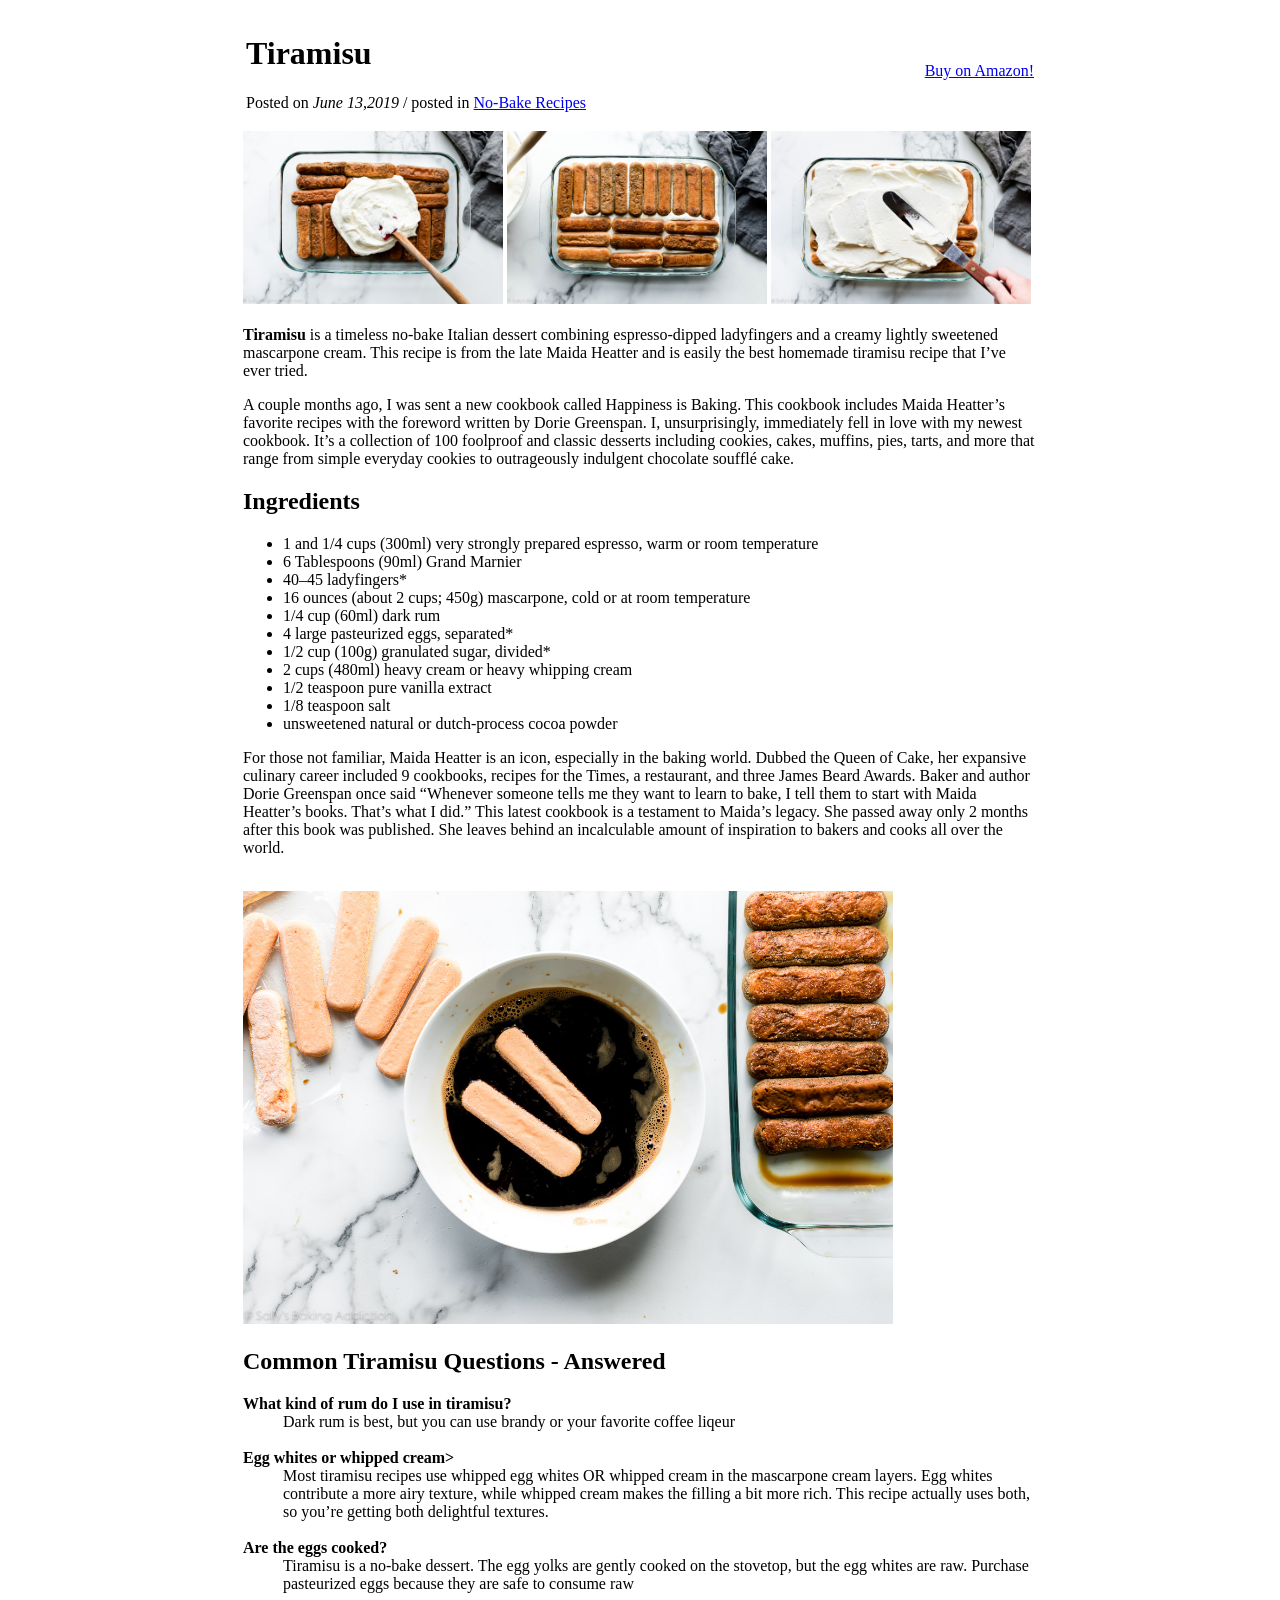
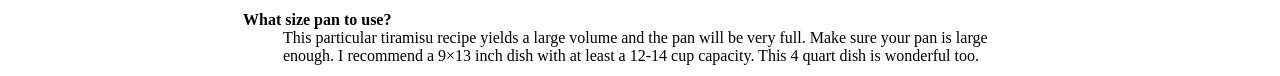
==== Project(Bake Recipes)/index.html @ ad99bf9c "." ====
<!DOCTYPE html>
<html lang="en">
<head>
    <meta charset="UTF-8">
    <meta http-equiv="X-UA-Compatible" content="IE=edge">
    <meta name="viewport" content="width=device-width, initial-scale=1.0">
    <title>Bake Recipes</title>
    
</head>
<body>
    <table width="800" align="center">
        <tr>
        <td>

        <table width="100%"> 
            <td>
            <h1>Tiramisu</h1>
            
            <p>Posted on <em>June 13,2019</em> / posted in <a href="#">No-Bake Recipes</a></em></p>
            </td>

            <td align="right"> <a href="#">Buy on Amazon!</a></td>

        </table>
            
        <div margin="10px">
            
            <img src="./img/s1.jpg" alt="" width="260">
            <img src="./img/s2.jpg" alt="" width="260">
            <img src="./img/s3.jpg" alt="" width="260">

        </div>
        

        <br> 

        <b>Tiramisu</b> is a timeless no-bake Italian dessert combining espresso-dipped ladyfingers and a creamy lightly sweetened mascarpone cream. This recipe is from the late Maida Heatter and is easily the best homemade tiramisu recipe that I’ve ever tried.

        <p>A couple months ago, I was sent a new cookbook called Happiness is Baking. This cookbook includes Maida Heatter’s favorite recipes with the foreword written by Dorie Greenspan. I, unsurprisingly, immediately fell in love with my newest cookbook. It’s a collection of 100 foolproof and classic desserts including cookies, cakes, muffins, pies, tarts, and more that range from simple everyday cookies to outrageously indulgent chocolate soufflé cake.</p>


        <h2>Ingredients</h2>

        <ul>
            <li>1 and 1/4 cups (300ml) very strongly prepared espresso, warm or room temperature</li>
            <li>6 Tablespoons (90ml) Grand Marnier</li>
            <li>40–45 ladyfingers*</li>
            <li>16 ounces (about 2 cups; 450g) mascarpone, cold or at room temperature</li>
            <li>1/4 cup (60ml) dark rum</li>
            <li>4 large pasteurized eggs, separated*</li>
            <li>1/2 cup (100g) granulated sugar, divided*</li>
            <li>2 cups (480ml) heavy cream or heavy whipping cream</li>
            <li>1/2 teaspoon pure vanilla extract</li>
            <li>1/8 teaspoon salt</li>
            <li>unsweetened natural or dutch-process cocoa powder</li>
          
        </ul>

        <p>For those not familiar, Maida Heatter is an icon, especially in the baking world. Dubbed the Queen of Cake, her expansive culinary career included 9 cookbooks, recipes for the Times, a restaurant, and three James Beard Awards. Baker and author Dorie Greenspan once said “Whenever someone tells me they want to learn to bake, I tell them to start with Maida Heatter’s books. That’s what I did.” This latest cookbook is a testament to Maida’s legacy. She passed away only 2 months after this book was published. She leaves behind an incalculable amount of inspiration to bakers and cooks all over the world.
        </p>

        <br>

        <img src="img/tiramisu.jpg" alt="" width="650">

        
            <h2>Common Tiramisu Questions - Answered</h2>

            <dt><strong>What kind of rum do I use in tiramisu?</strong></dt>
            <dd>Dark rum is best, but you can use brandy or your favorite coffee liqeur</dd>

            <br>

            <dt><strong>Egg whites or whipped cream></strong></dt>
            <dd>Most tiramisu recipes use whipped egg whites OR whipped cream in the mascarpone cream layers. Egg whites contribute a more airy texture, while whipped cream makes the filling a bit more rich. This recipe actually uses both, so you’re getting both delightful textures.
            </dd>

            <br>

            <dt><strong>Are the eggs cooked?</strong></dt>
            <dd>Tiramisu is a no-bake dessert. The egg yolks are gently cooked on the stovetop, but the egg whites are raw. Purchase pasteurized eggs because they are safe to consume raw </dd>

            <br>

            <dt><strong>What size pan to use?</strong></dt>
            <dd>This particular tiramisu recipe yields a large volume and the pan will be very full. Make sure your pan is large enough. I recommend a 9×13 inch dish with at least a 12-14 cup capacity. This 4 quart dish is wonderful too.</dd>
        
    </table>
    
</body>
</html>
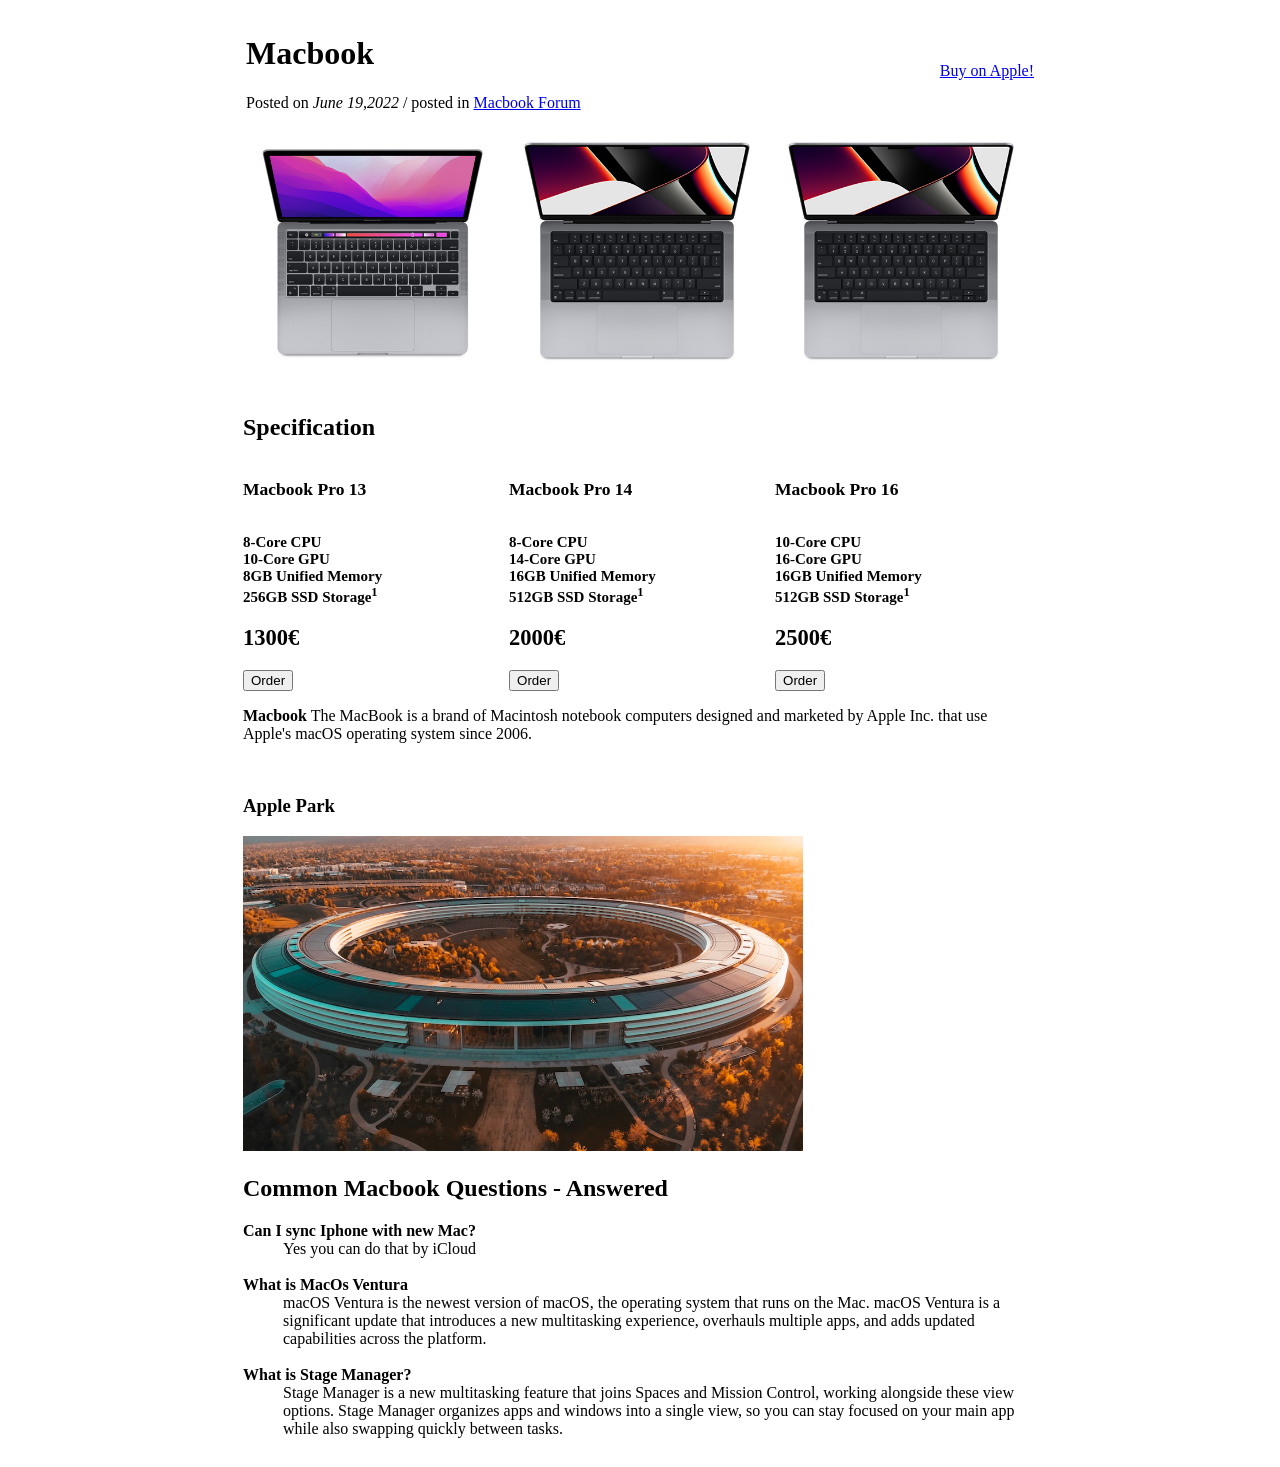
==== commit afb28cbb: "maybe Final" ====
--- a/Project(Bake Recipes)/index.html
+++ b/Project(Bake Recipes)/index.html
@@ -6,6 +6,14 @@
     <meta name="viewport" content="width=device-width, initial-scale=1.0">
     <title>Bake Recipes</title>
     
+
+    <style>
+    container {height: 100%; width:100%; font-size: 0;}
+    .left, .middle, .right {display: inline-block; *display: inline; zoom: 1; vertical-align: top; font-size: 15px;}
+    .left {width: 33%;}
+    .middle {width: 33%; }
+    .right {width: 32%; }
+     </style>
 </head>
 <body>
     <table width="800" align="center">
@@ -14,76 +22,105 @@
 
         <table width="100%"> 
             <td>
-            <h1>Tiramisu</h1>
+            <h1>Macbook</h1>
             
-            <p>Posted on <em>June 13,2019</em> / posted in <a href="#">No-Bake Recipes</a></em></p>
+            <p>Posted on <em>June 19,2022</em> / posted in <a href="#">Macbook Forum</a></em></p>
             </td>
 
-            <td align="right"> <a href="#">Buy on Amazon!</a></td>
+            <td align="right">
+                <a href="#">Buy on Apple!</a>  
+            </td>
+            
 
         </table>
             
         <div margin="10px">
             
-            <img src="./img/s1.jpg" alt="" width="260">
-            <img src="./img/s2.jpg" alt="" width="260">
-            <img src="./img/s3.jpg" alt="" width="260">
+            <img src="./img/mbp13.jpeg" alt="" width="260">
+            <img src="./img/mbp14.jpeg" alt="" width="260">
+            <img src="./img/mbp16.jpeg" alt="" width="260">
 
         </div>
+        
         
 
         <br> 
 
-        <b>Tiramisu</b> is a timeless no-bake Italian dessert combining espresso-dipped ladyfingers and a creamy lightly sweetened mascarpone cream. This recipe is from the late Maida Heatter and is easily the best homemade tiramisu recipe that I’ve ever tried.
-
-        <p>A couple months ago, I was sent a new cookbook called Happiness is Baking. This cookbook includes Maida Heatter’s favorite recipes with the foreword written by Dorie Greenspan. I, unsurprisingly, immediately fell in love with my newest cookbook. It’s a collection of 100 foolproof and classic desserts including cookies, cakes, muffins, pies, tarts, and more that range from simple everyday cookies to outrageously indulgent chocolate soufflé cake.</p>
+        
 
 
-        <h2>Ingredients</h2>
+        <h2>Specification</h2>
 
-        <ul>
-            <li>1 and 1/4 cups (300ml) very strongly prepared espresso, warm or room temperature</li>
-            <li>6 Tablespoons (90ml) Grand Marnier</li>
-            <li>40–45 ladyfingers*</li>
-            <li>16 ounces (about 2 cups; 450g) mascarpone, cold or at room temperature</li>
-            <li>1/4 cup (60ml) dark rum</li>
-            <li>4 large pasteurized eggs, separated*</li>
-            <li>1/2 cup (100g) granulated sugar, divided*</li>
-            <li>2 cups (480ml) heavy cream or heavy whipping cream</li>
-            <li>1/2 teaspoon pure vanilla extract</li>
-            <li>1/8 teaspoon salt</li>
-            <li>unsweetened natural or dutch-process cocoa powder</li>
-          
-        </ul>
+        <div class="left"><h3>Macbook Pro 13 </h3><br>
+            <b>8-Core CPU</b> <br>
+            <b>10-Core GPU</b> <br>
+            <b>8GB Unified Memory</b> <br>
+            <b>256GB SSD Storage<sup>1</sup></b>
+            
+            <h2>1300€</h2>
 
-        <p>For those not familiar, Maida Heatter is an icon, especially in the baking world. Dubbed the Queen of Cake, her expansive culinary career included 9 cookbooks, recipes for the Times, a restaurant, and three James Beard Awards. Baker and author Dorie Greenspan once said “Whenever someone tells me they want to learn to bake, I tell them to start with Maida Heatter’s books. That’s what I did.” This latest cookbook is a testament to Maida’s legacy. She passed away only 2 months after this book was published. She leaves behind an incalculable amount of inspiration to bakers and cooks all over the world.
-        </p>
+            <a href="./Macbook13.html">
+            <input type="submit" name="order" value="Order" > </a>
+        </div>
+        <div class="middle"><h3>Macbook Pro 14 </h3> <br>
+            <b>8-Core CPU</b> <br>
+            <b>14-Core GPU</b> <br>
+            <b>16GB Unified Memory</b> <br>
+            <b>512GB SSD Storage<sup>1</sup></b>
+            
+            <h2>2000€</h2>
+
+            <a href="./Macbook14.html">
+                <input type="submit" name="order" value="Order" > </a>
+        </div>
+
+        <div class="right"><h3>Macbook Pro 16 </h3>  <br>
+            <b>10-Core CPU</b> <br>
+            <b>16-Core GPU</b> <br>
+            <b>16GB Unified Memory</b> <br>
+            <b>512GB SSD Storage<sup>1</sup></b>
+            
+            <h2>2500€</h2>
+
+            <a href="./Macbook16.html">
+                <input type="submit" name="order" value="Order" > </a>
+        </div>
+
+        </div>
+
+        <p><b>Macbook</b> The MacBook is a brand of Macintosh notebook computers designed and marketed by Apple Inc. that use Apple's macOS operating system since 2006.</p>
+
+        
+        
 
         <br>
 
-        <img src="img/tiramisu.jpg" alt="" width="650">
+        
+        <h3>Apple Park</h3>
+        <img src="./img/applepark.jpeg" alt="" width="560">
+        
+        
+            <h2>Common Macbook Questions - Answered</h2>
 
-        
-            <h2>Common Tiramisu Questions - Answered</h2>
-
-            <dt><strong>What kind of rum do I use in tiramisu?</strong></dt>
-            <dd>Dark rum is best, but you can use brandy or your favorite coffee liqeur</dd>
+            <dt><strong>Can I sync Iphone with new Mac?</strong></dt>
+            <dd>Yes you can do that by iCloud</dd>
 
             <br>
 
-            <dt><strong>Egg whites or whipped cream></strong></dt>
-            <dd>Most tiramisu recipes use whipped egg whites OR whipped cream in the mascarpone cream layers. Egg whites contribute a more airy texture, while whipped cream makes the filling a bit more rich. This recipe actually uses both, so you’re getting both delightful textures.
+            <dt><strong>What is MacOs Ventura</strong></dt>
+            <dd> macOS Ventura is the newest version of macOS, the operating system that runs on the Mac. macOS Ventura is a significant update that introduces a new multitasking experience, overhauls multiple apps, and adds updated capabilities across the platform.
             </dd>
 
             <br>
 
-            <dt><strong>Are the eggs cooked?</strong></dt>
-            <dd>Tiramisu is a no-bake dessert. The egg yolks are gently cooked on the stovetop, but the egg whites are raw. Purchase pasteurized eggs because they are safe to consume raw </dd>
+            <dt><strong>What is Stage Manager?</strong></dt>
+            <dd>
+                Stage Manager is a new multitasking feature that joins Spaces and Mission Control, working alongside these view options. Stage Manager organizes apps and windows into a single view, so you can stay focused on your main app while also swapping quickly between tasks.
+                </dd>
 
             <br>
 
-            <dt><strong>What size pan to use?</strong></dt>
-            <dd>This particular tiramisu recipe yields a large volume and the pan will be very full. Make sure your pan is large enough. I recommend a 9×13 inch dish with at least a 12-14 cup capacity. This 4 quart dish is wonderful too.</dd>
+           
         
     </table>
     
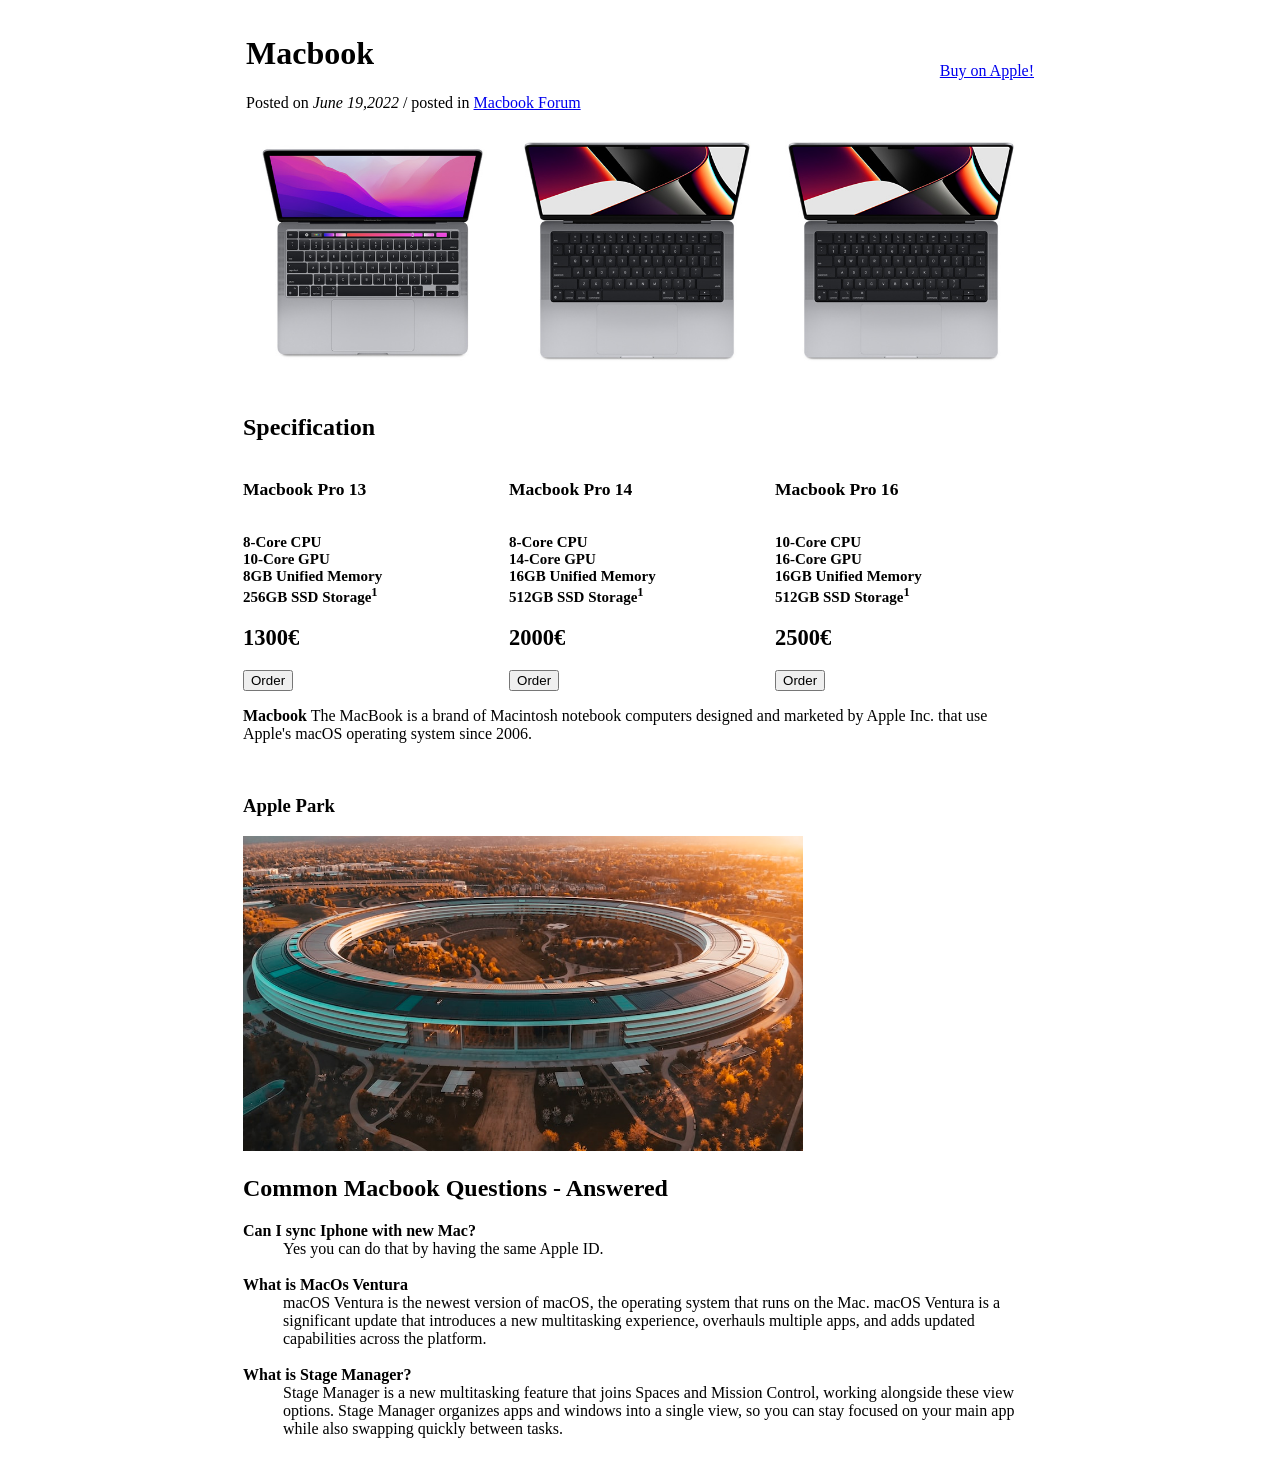
==== commit 4e23f2c7: "Finale" ====
--- a/Project(Bake Recipes)/index.html
+++ b/Project(Bake Recipes)/index.html
@@ -9,7 +9,11 @@
 
     <style>
     container {height: 100%; width:100%; font-size: 0;}
-    .left, .middle, .right {display: inline-block; *display: inline; zoom: 1; vertical-align: top; font-size: 15px;}
+    .left, .middle, .right {display: inline-block; 
+        *display: inline; zoom: 1; 
+        vertical-align: top; 
+        font-size: 15px;}
+        
     .left {width: 33%;}
     .middle {width: 33%; }
     .right {width: 32%; }
@@ -28,7 +32,7 @@
             </td>
 
             <td align="right">
-                <a href="#">Buy on Apple!</a>  
+                <a href="https://www.apple.com/mac/">Buy on Apple!</a>  
             </td>
             
 
@@ -103,7 +107,7 @@
             <h2>Common Macbook Questions - Answered</h2>
 
             <dt><strong>Can I sync Iphone with new Mac?</strong></dt>
-            <dd>Yes you can do that by iCloud</dd>
+            <dd>Yes you can do that by having the same Apple ID.</dd>
 
             <br>
 
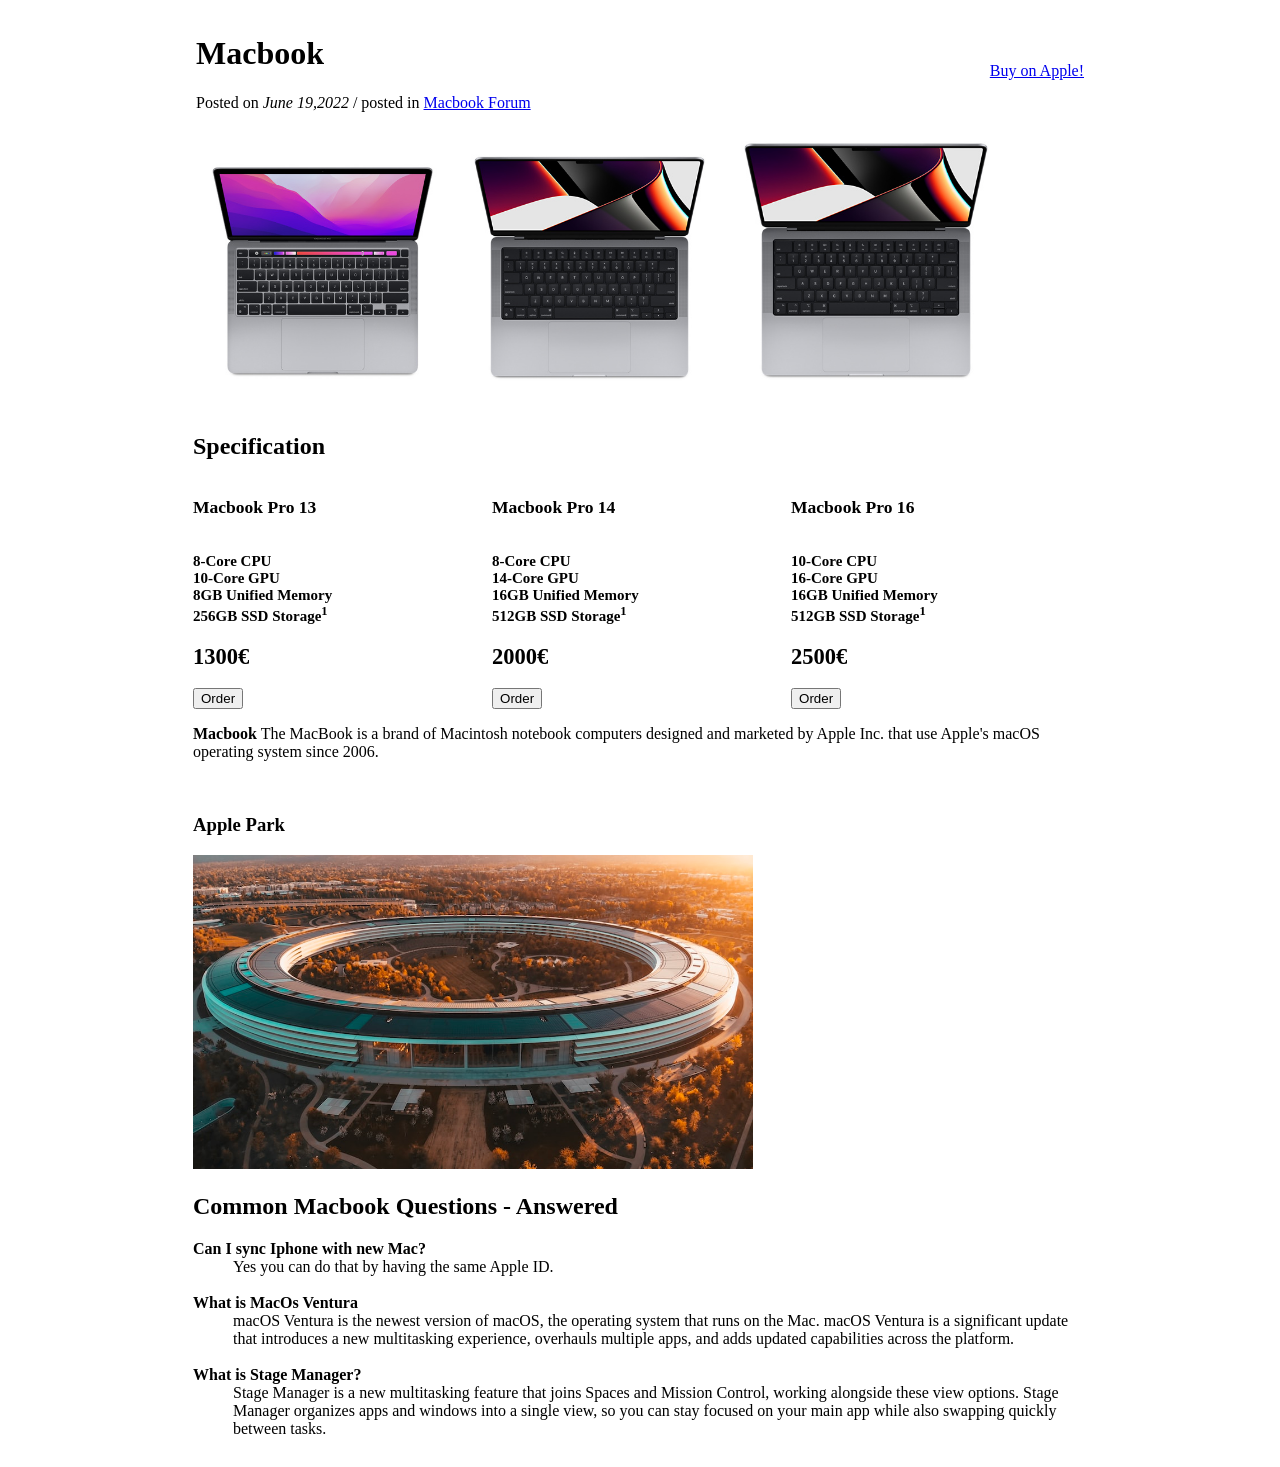
==== commit 4f72d6ac: "Final." ====
--- a/Project(Bake Recipes)/index.html
+++ b/Project(Bake Recipes)/index.html
@@ -20,7 +20,7 @@
      </style>
 </head>
 <body>
-    <table width="800" align="center">
+    <table width="900" align="center">
         <tr>
         <td>
 
@@ -41,8 +41,8 @@
         <div margin="10px">
             
             <img src="./img/mbp13.jpeg" alt="" width="260">
-            <img src="./img/mbp14.jpeg" alt="" width="260">
-            <img src="./img/mbp16.jpeg" alt="" width="260">
+            <img src="./img/mbp14.jpeg" alt="" width="265">
+            <img src="./img/mbp16.jpeg" alt="" width="280">
 
         </div>
         
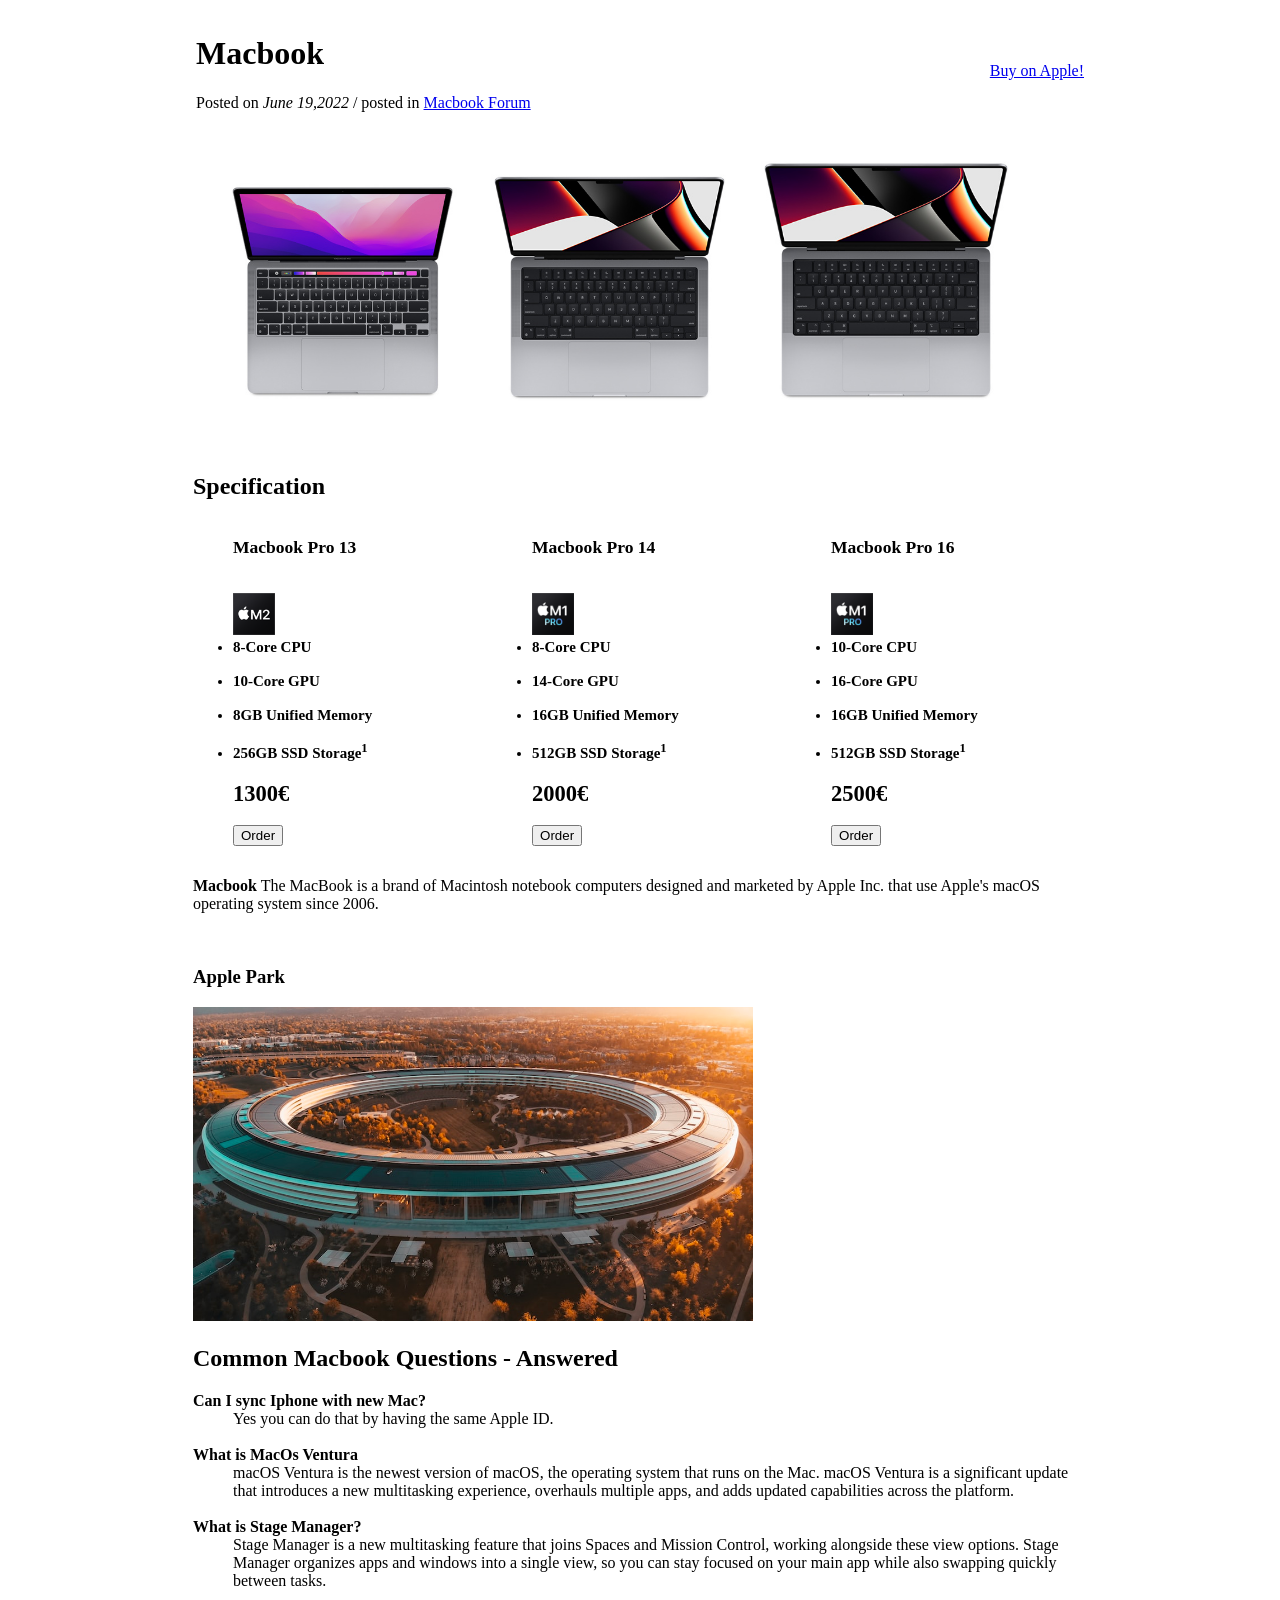
==== commit 5870ec87: "Finish" ====
--- a/Project(Bake Recipes)/index.html
+++ b/Project(Bake Recipes)/index.html
@@ -4,20 +4,43 @@
     <meta charset="UTF-8">
     <meta http-equiv="X-UA-Compatible" content="IE=edge">
     <meta name="viewport" content="width=device-width, initial-scale=1.0">
-    <title>Bake Recipes</title>
+    <title>Macbook Store</title>
     
 
     <style>
-    container {height: 100%; width:100%; font-size: 0;}
+    .container {height: 100%; width:100%;}
     .left, .middle, .right {display: inline-block; 
         *display: inline; zoom: 1; 
         vertical-align: top; 
         font-size: 15px;}
         
-    .left {width: 33%;}
-    .middle {width: 33%; }
-    .right {width: 32%; }
+    .left {width: 33%;
+    }
+
+    .left img {
+        width: 42px;
+    }
+    .middle {width: 33%; 
+    }
+
+    .middle img {
+        width: 42px;
+    }
+
+    .right {width: 32%; 
+    }
+
+    .right img {
+        width: 42px;
+    }
+
+    .photos{
+        margin: 15px;
+        padding: 5px;
+    }
+    
      </style>
+
 </head>
 <body>
     <table width="900" align="center">
@@ -32,17 +55,17 @@
             </td>
 
             <td align="right">
-                <a href="https://www.apple.com/mac/">Buy on Apple!</a>  
+                <a href="https://www.apple.com/macbook-pro/">Buy on Apple!</a>  
             </td>
             
 
         </table>
             
-        <div margin="10px">
+        <div class="photos">
             
-            <img src="./img/mbp13.jpeg" alt="" width="260">
-            <img src="./img/mbp14.jpeg" alt="" width="265">
-            <img src="./img/mbp16.jpeg" alt="" width="280">
+            <img src="./img/mbp13.jpeg" alt="Macbook Pro 13 inch" width="260">
+            <img src="./img/mbp14.jpeg" alt="Macbook Pro 14 inch" width="265">
+            <img src="./img/mbp16.jpeg" alt="Macbook Pro 16 inch" width="280">
 
         </div>
         
@@ -55,39 +78,53 @@
 
         <h2>Specification</h2>
 
-        <div class="left"><h3>Macbook Pro 13 </h3><br>
-            <b>8-Core CPU</b> <br>
-            <b>10-Core GPU</b> <br>
-            <b>8GB Unified Memory</b> <br>
-            <b>256GB SSD Storage<sup>1</sup></b>
+        <div class="left">
+            <ul>
+                <h3>Macbook Pro 13 </h3><br>
+                <img src="./img/m2logo.png" alt="m2logo">
+                <li><b>8-Core CPU</b> </li><br>
+                <li><b>10-Core GPU</b></li> <br>
+                <li><b>8GB Unified Memory</b> </li><br>
+                <li><b>256GB SSD Storage<sup>1</sup></li></b>     
+
+                <h2>1300€</h2>
             
-            <h2>1300€</h2>
 
-            <a href="./Macbook13.html">
-            <input type="submit" name="order" value="Order" > </a>
+                <a href="./Macbook13.html">
+                <input type="submit" name="order" value="Order" > </a>
+             </ul>
         </div>
-        <div class="middle"><h3>Macbook Pro 14 </h3> <br>
-            <b>8-Core CPU</b> <br>
-            <b>14-Core GPU</b> <br>
-            <b>16GB Unified Memory</b> <br>
-            <b>512GB SSD Storage<sup>1</sup></b>
+        <div class="middle">
+            <ul>
+                <h3>Macbook Pro 14 </h3> <br>
+                <img src="./img/m1prologo.png" alt="m1prologo">
+                <li><b>8-Core CPU</b></li> <br>
+                <li><b>14-Core GPU</b></li> <br>
+                <li><b>16GB Unified Memory</b> </li><br>
+                <li><b>512GB SSD Storage<sup>1</sup></li></b>
+             
+                <h2>2000€</h2>
             
-            <h2>2000€</h2>
-
-            <a href="./Macbook14.html">
+                <a href="./Macbook14.html">
                 <input type="submit" name="order" value="Order" > </a>
+            </ul>
         </div>
 
-        <div class="right"><h3>Macbook Pro 16 </h3>  <br>
-            <b>10-Core CPU</b> <br>
-            <b>16-Core GPU</b> <br>
-            <b>16GB Unified Memory</b> <br>
-            <b>512GB SSD Storage<sup>1</sup></b>
+        <div class="right">
+            <ul>
+                <h3>Macbook Pro 16 </h3>  <br>
+                <img src="./img/m1prologo.png" alt="m1prologo">
+                <li><b>10-Core CPU</b> </li><br>
+                <li><b>16-Core GPU</b></li> <br>
+                <li><b>16GB Unified Memory</b> </li><br>
+                <li><b>512GB SSD Storage<sup>1</sup></li></b>
             
-            <h2>2500€</h2>
+                <h2>2500€</h2>
+        
 
-            <a href="./Macbook16.html">
+                <a href="./Macbook16.html">
                 <input type="submit" name="order" value="Order" > </a>
+            </ul>
         </div>
 
         </div>
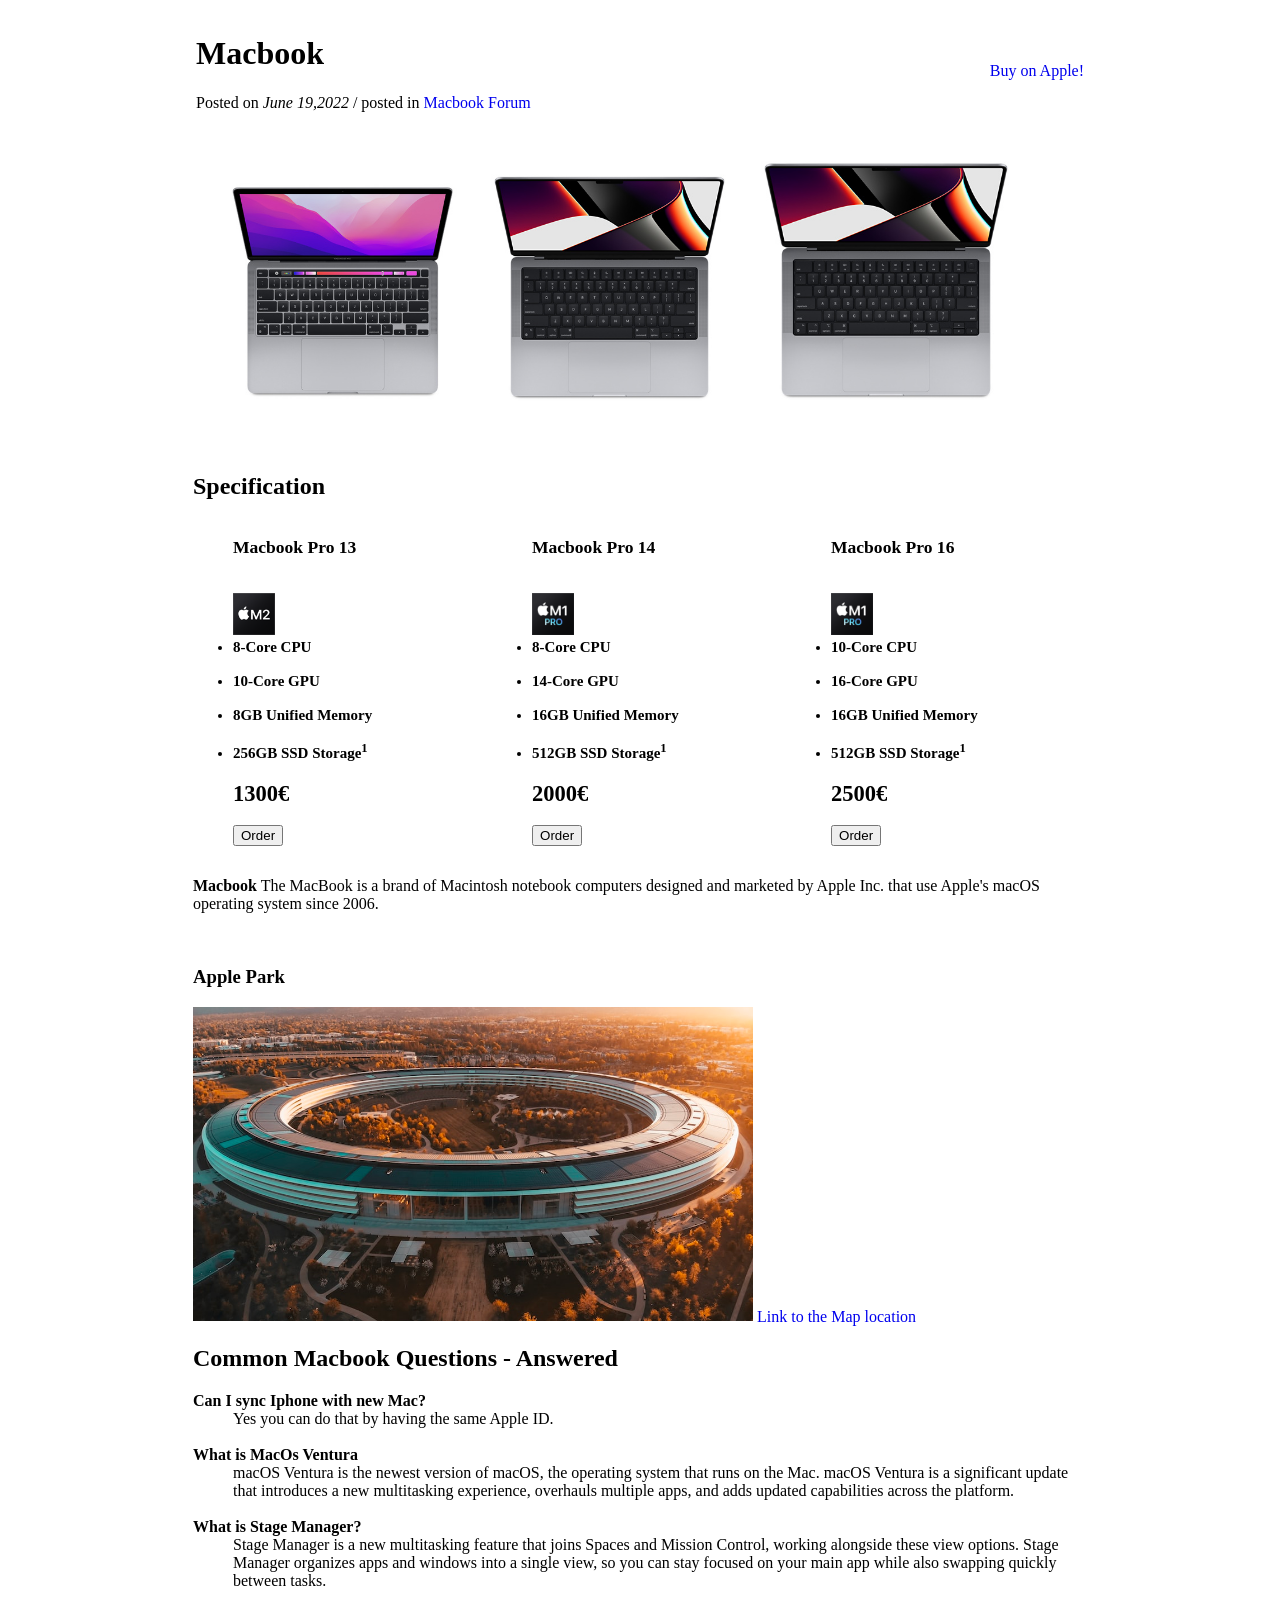
==== commit 4449d586: "Video and iframe" ====
--- a/Project(Bake Recipes)/index.html
+++ b/Project(Bake Recipes)/index.html
@@ -37,6 +37,10 @@
     .photos{
         margin: 15px;
         padding: 5px;
+    }
+
+    a{
+        text-decoration: none;
     }
     
      </style>
@@ -139,6 +143,13 @@
         
         <h3>Apple Park</h3>
         <img src="./img/applepark.jpeg" alt="" width="560">
+        <a href="./applemap.html">
+            Link to the Map location
+        </a>
+        
+        
+        
+        
         
         
             <h2>Common Macbook Questions - Answered</h2>
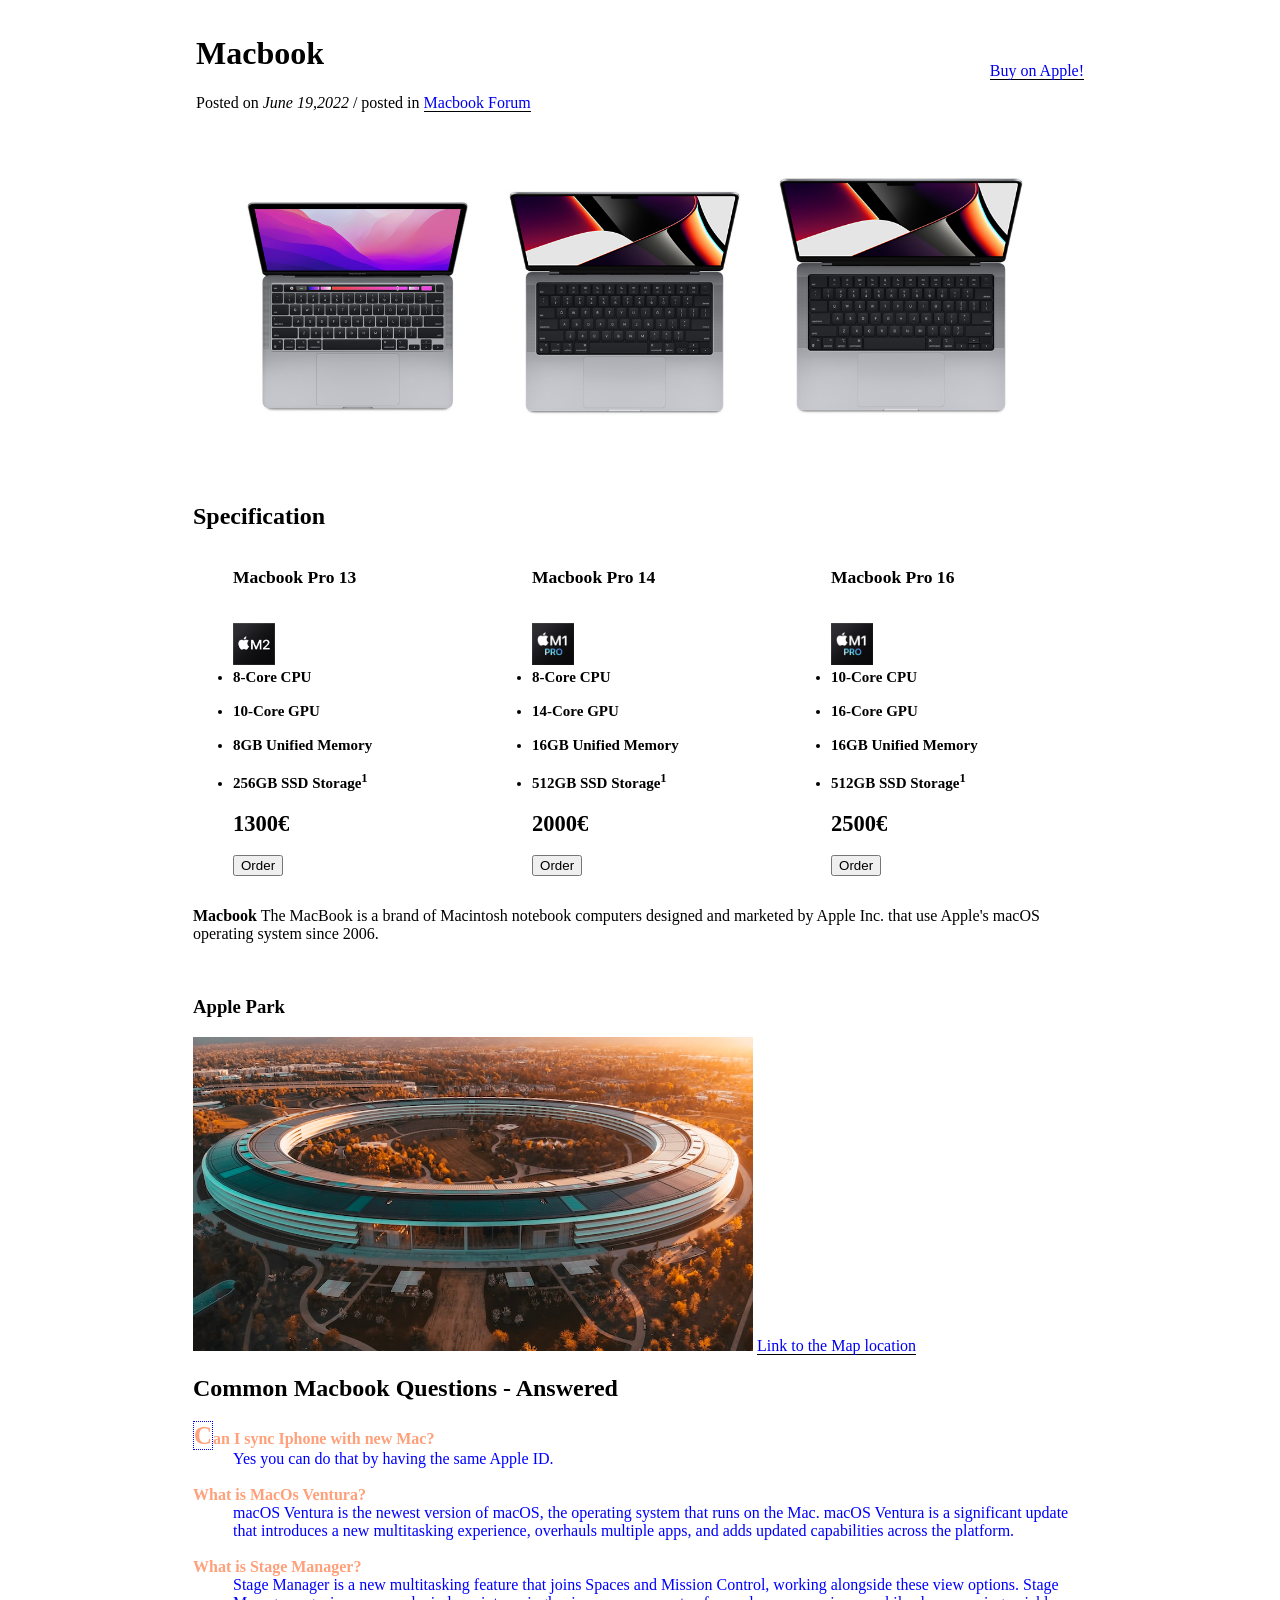
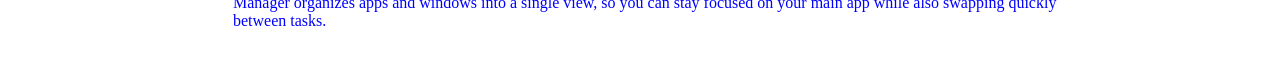
==== commit 506c1702: "Finished" ====
--- a/Project(Bake Recipes)/index.html
+++ b/Project(Bake Recipes)/index.html
@@ -7,44 +7,7 @@
     <title>Macbook Store</title>
     
 
-    <style>
-    .container {height: 100%; width:100%;}
-    .left, .middle, .right {display: inline-block; 
-        *display: inline; zoom: 1; 
-        vertical-align: top; 
-        font-size: 15px;}
-        
-    .left {width: 33%;
-    }
-
-    .left img {
-        width: 42px;
-    }
-    .middle {width: 33%; 
-    }
-
-    .middle img {
-        width: 42px;
-    }
-
-    .right {width: 32%; 
-    }
-
-    .right img {
-        width: 42px;
-    }
-
-    .photos{
-        margin: 15px;
-        padding: 5px;
-    }
-
-    a{
-        text-decoration: none;
-    }
-    
-     </style>
-
+    <link rel="stylesheet" href="style.css">
 </head>
 <body>
     <table width="900" align="center">
@@ -151,7 +114,7 @@
         
         
         
-        
+        <div class="bottom">
             <h2>Common Macbook Questions - Answered</h2>
 
             <dt><strong>Can I sync Iphone with new Mac?</strong></dt>
@@ -159,7 +122,7 @@
 
             <br>
 
-            <dt><strong>What is MacOs Ventura</strong></dt>
+            <dt><strong>What is MacOs Ventura?</strong></dt>
             <dd> macOS Ventura is the newest version of macOS, the operating system that runs on the Mac. macOS Ventura is a significant update that introduces a new multitasking experience, overhauls multiple apps, and adds updated capabilities across the platform.
             </dd>
 
@@ -171,7 +134,7 @@
                 </dd>
 
             <br>
-
+        </div>
            
         
     </table>
--- a/Project(Bake Recipes)/style.css
+++ b/Project(Bake Recipes)/style.css
@@ -0,0 +1,61 @@
+.container {height: 100%; width:100%;}
+.left, .middle, .right {display: inline-block; 
+    *display: inline; zoom: 1; 
+    vertical-align: top; 
+    font-size: 15px;
+}
+
+
+
+    
+.left {width: 33%;
+}
+
+.left img {
+    width: 42px;
+    
+}
+.middle {width: 33%; 
+}
+
+.middle img {
+    width: 42px;
+}
+
+.right {width: 32%; 
+}
+
+.right img {
+    width: 42px;
+}
+
+.photos{
+    margin: 25px;
+    padding: 10px;
+}
+
+a{
+    text-decoration: none;
+    border-bottom: 1px solid black;
+}
+
+
+
+
+h2 + dt::first-letter{
+    font-size: 25px;
+    border: 1px dotted blue;
+}
+    
+
+
+h2 ~ dt ~ dd{
+        color: blue;
+    }
+
+h2 ~ dt {
+    color: lightsalmon;
+}
+
+
+
